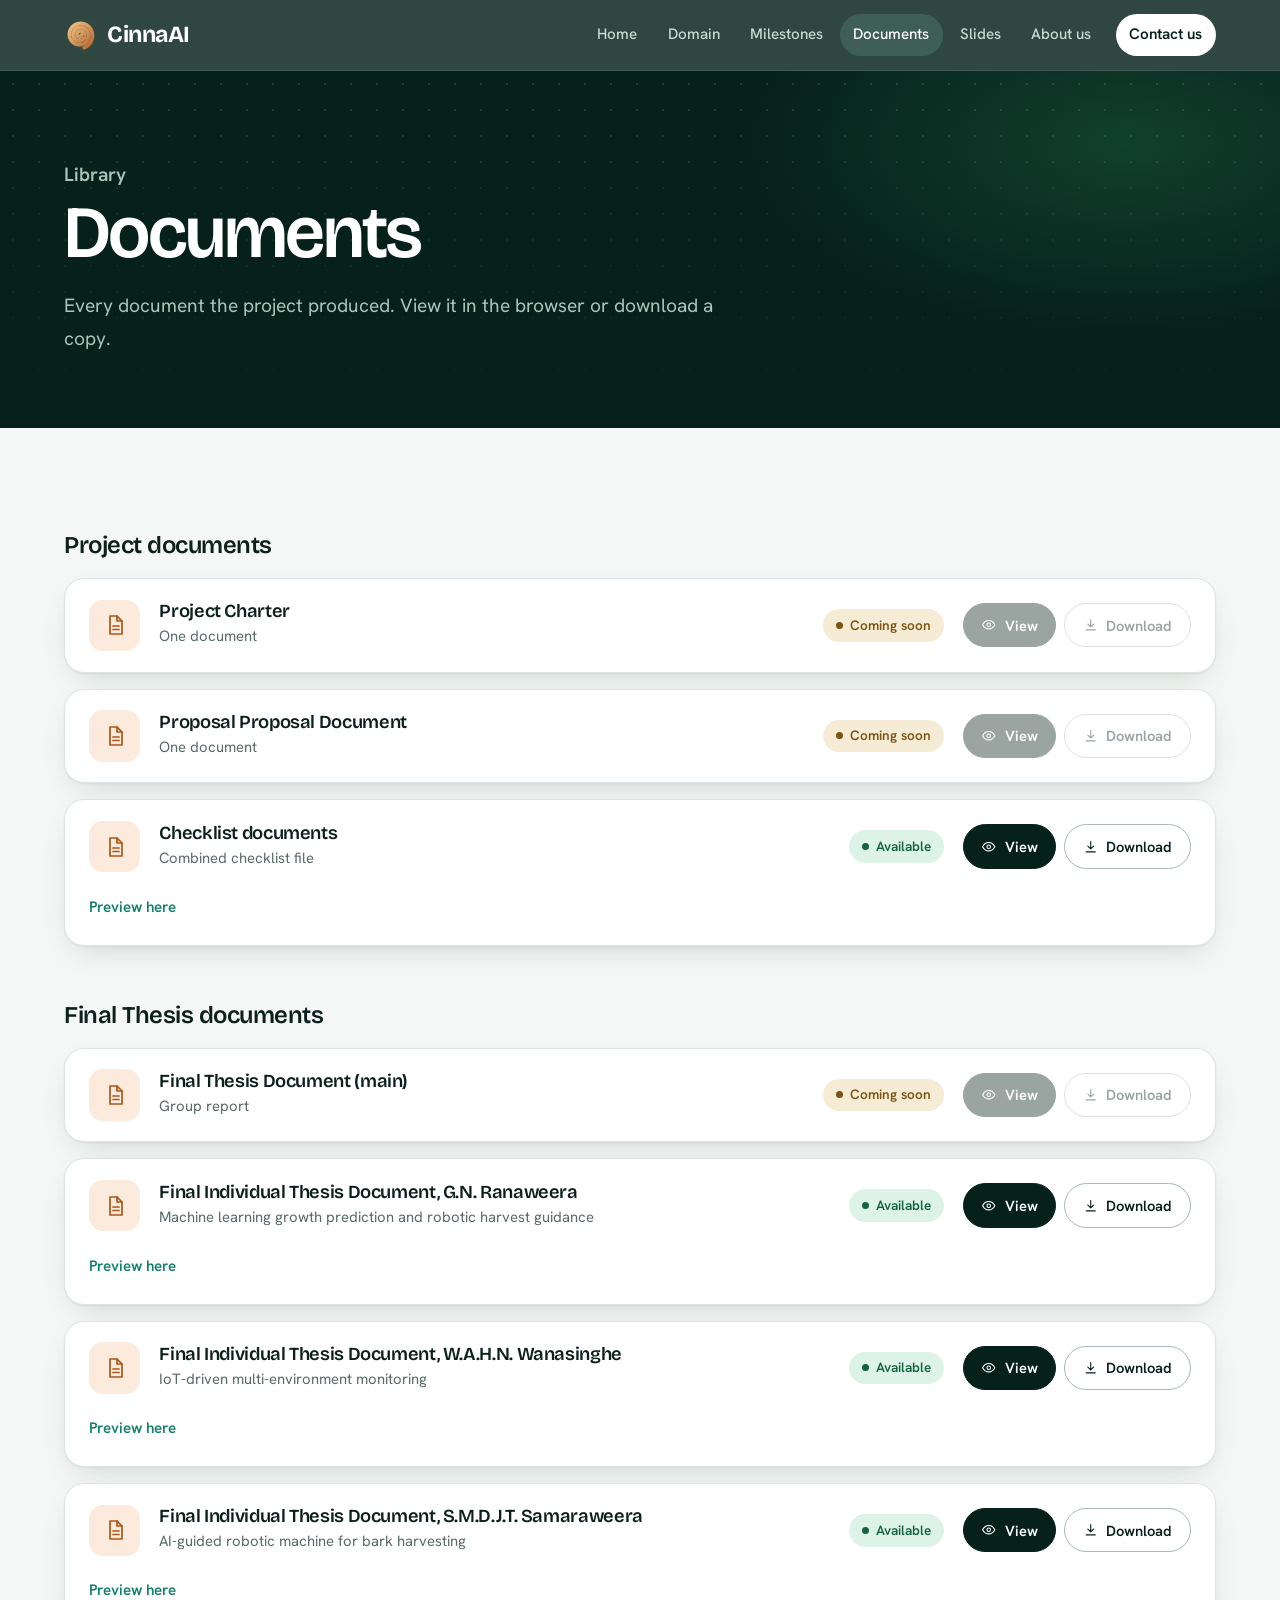
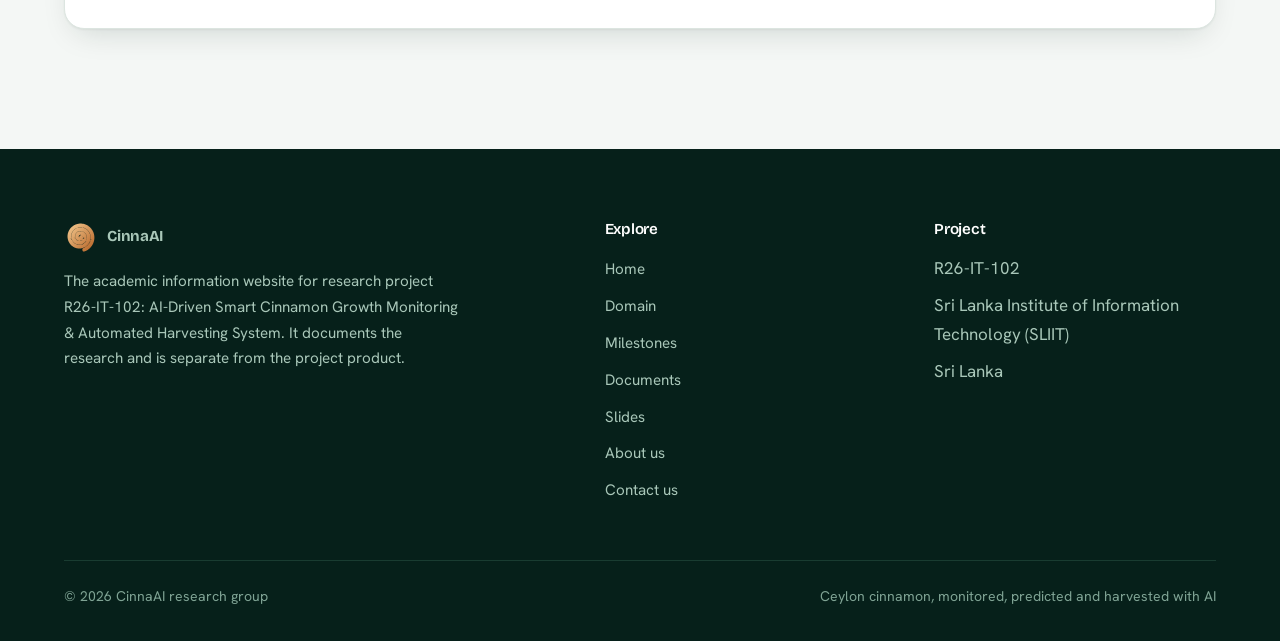
==== documents.html @ df5cfc02 "CinnaAI website" ====
<!DOCTYPE html>
<html lang="en">
<head>
<meta charset="UTF-8">
<meta name="viewport" content="width=device-width, initial-scale=1">
<title>Documents | CinnaAI</title>
<meta name="description" content="CinnaAI: academic information website for research project R26-IT-102, AI-Driven Smart Cinnamon Growth Monitoring &amp; Automated Harvesting System.">
<meta name="theme-color" content="#06201A">
<meta property="og:title" content="CinnaAI | Documents">
<meta property="og:description" content="AI-Driven Smart Cinnamon Growth Monitoring &amp; Automated Harvesting System">
<link rel="icon" href="data:image/svg+xml,%3Csvg xmlns='http://www.w3.org/2000/svg' viewBox='0 0 100 100'%3E%3Crect width='100' height='100' rx='22' fill='%2306201A'/%3E%3Ccircle cx='50' cy='50' r='26' fill='none' stroke='%23C98A4B' stroke-width='11'/%3E%3Ccircle cx='50' cy='50' r='9' fill='%23C98A4B'/%3E%3C/svg%3E">
<link rel="preconnect" href="https://fonts.googleapis.com">
<link rel="preconnect" href="https://fonts.gstatic.com" crossorigin>
<link rel="stylesheet" href="https://fonts.googleapis.com/css2?family=Bricolage+Grotesque:opsz,wght@12..96,500;600;700&family=Hanken+Grotesk:wght@400;500;600&display=swap">
<link rel="stylesheet" href="css/style.css">
</head>
<body>
<a class="skip" href="#main">Skip to content</a>
<header class="site-header">
  <div class="wrap bar">
    <a class="brand" href="index.html" aria-label="CinnaAI home"><svg class="logo-mark" viewBox="0 0 300 300" aria-hidden="true"><defs><linearGradient id="lg" x1="0" y1="0" x2="1" y2="1"><stop offset="0" stop-color="#F0C48A"/><stop offset="1" stop-color="#B8672A"/></linearGradient></defs><path d="M160.0,150.0 L160.4,150.7 L160.7,151.5 L161.0,152.4 L161.2,153.3 L161.3,154.2 L161.3,155.2 L161.3,156.2 L161.2,157.2 L160.9,158.2 L160.6,159.3 L160.2,160.3 L159.7,161.3 L159.1,162.3 L158.4,163.3 L157.7,164.2 L156.8,165.1 L155.8,166.0 L154.8,166.7 L153.6,167.4 L152.4,168.0 L151.2,168.6 L149.8,169.0 L148.4,169.4 L147.0,169.6 L145.5,169.8 L144.0,169.8 L142.4,169.7 L140.8,169.5 L139.3,169.1 L137.7,168.6 L136.1,168.0 L134.6,167.3 L133.1,166.4 L131.7,165.4 L130.3,164.3 L129.0,163.1 L127.7,161.7 L126.5,160.3 L125.5,158.7 L124.5,157.0 L123.7,155.3 L123.0,153.4 L122.4,151.5 L121.9,149.5 L121.6,147.4 L121.5,145.4 L121.5,143.2 L121.7,141.1 L122.0,138.9 L122.5,136.8 L123.2,134.6 L124.0,132.5 L125.0,130.4 L126.2,128.4 L127.5,126.4 L129.0,124.6 L130.6,122.8 L132.4,121.1 L134.3,119.6 L136.4,118.1 L138.6,116.9 L140.9,115.7 L143.3,114.8 L145.8,114.0 L148.4,113.3 L151.0,112.9 L153.7,112.7 L156.4,112.6 L159.2,112.8 L162.0,113.1 L164.7,113.7 L167.5,114.5 L170.2,115.5 L172.9,116.7 L175.4,118.1 L177.9,119.7 L180.3,121.5 L182.6,123.5 L184.8,125.7 L186.8,128.0 L188.6,130.5 L190.3,133.2 L191.8,136.0 L193.1,138.9 L194.2,142.0 L195.1,145.1 L195.7,148.4 L196.1,151.7 L196.3,155.0 L196.2,158.4 L195.9,161.8 L195.3,165.2 L194.5,168.5 L193.4,171.9 L192.1,175.1 L190.5,178.3 L188.7,181.4 L186.6,184.4 L184.3,187.2 L181.8,189.9 L179.1,192.4 L176.2,194.8 L173.1,196.9 L169.8,198.8 L166.4,200.5 L162.8,202.0 L159.2,203.2 L155.4,204.1 L151.5,204.7 L147.5,205.1 L143.5,205.2 L139.5,205.0 L135.5,204.5 L131.5,203.7 L127.5,202.6 L123.6,201.2 L119.8,199.6 L116.1,197.6 L112.5,195.4 L109.0,192.9 L105.8,190.1 L102.7,187.1 L99.8,183.8 L97.1,180.3 L94.7,176.6 L92.6,172.7 L90.7,168.7 L89.1,164.5 L87.8,160.1 L86.9,155.7 L86.2,151.1 L85.9,146.5 L85.9,141.9 L86.2,137.2 L86.9,132.6 L87.9,128.0 L89.3,123.4 L91.0,118.9 L93.0,114.6 L95.4,110.3 L98.1,106.2 L101.0,102.3 L104.3,98.6 L107.9,95.2 L111.7,92.0 L115.7,89.0 L120.0,86.3 L124.5,84.0 L129.2,81.9 L134.1,80.2 L139.1,78.8 L144.2,77.8 L149.3,77.2 L154.6,76.9 L159.9,77.0 L165.2,77.5 L170.5,78.4 L175.7,79.6 L180.8,81.3 L185.9,83.3 L190.8,85.7 L195.5,88.5 L200.1,91.6 L204.5,95.1 L208.6,98.8 L212.4,102.9 L216.0,107.3 L219.2,111.9 L222.2,116.8 L224.7,122.0 L226.9,127.3 L228.8,132.8 L230.2,138.4 L231.3,144.2 L231.9,150.0 L232.1,155.9 L231.8,161.8 L231.2,167.8 L230.1,173.7 L228.6,179.5 L226.6,185.2 L224.3,190.8 L221.5,196.3 L218.3,201.5 L214.8,206.6 L210.8,211.4 L206.5,215.9 L201.9,220.1 L197.0,224.0 L191.7,227.5 L186.2,230.7 L180.5,233.5 L174.5,235.8 L168.4,237.8 L162.1,239.3 L155.7,240.3 L149.2,240.9 L142.6,241.0 L136.1,240.7 L129.5,239.8 L123.0,238.5 L116.6,236.7 L110.2,234.5 L104.1,231.8 L98.1,228.6 L92.4,225.0 L86.8,221.0 L81.6,216.6 L76.7,211.8 L72.1,206.6 L67.9,201.1 L64.1,195.2 L60.7,189.1 L57.7,182.7 L55.2,176.2 L53.2,169.4 L51.7,162.4 L50.6,155.4 L50.1,148.2 L50.0,141.0 L50.5,133.8 L51.6,126.6 L53.1,119.5 L55.2,112.5 L57.7,105.6 L60.8,98.9 L64.4,92.4 L68.4,86.1 L72.9,80.1 L77.8,74.5 L83.2,69.2 L88.9,64.3 L95.0,59.8 L101.4,55.7 L108.1,52.1 L115.1,48.9 L122.4,46.3 L129.8,44.2 L137.4,42.6 L145.1,41.5 L152.9,41.1 L160.8,41.1 L168.6,41.8 L176.4,43.0 L184.2,44.8 L191.8,47.1 L199.3,50.0 L206.5,53.5 L213.5,57.4 L220.3,61.9 L226.7,66.9 L232.7,72.3 L238.4,78.2 L243.7,84.5 L248.5,91.2 L252.8,98.2 L256.7,105.5 L260.0,113.2 L262.7,121.1 L264.9,129.1 L266.5,137.4 L267.5,145.8 L267.9,154.2 L267.7,162.7 L266.9,171.2 L265.5,179.7 L263.5,188.0 L260.8,196.2 L257.6,204.2 L253.8,212.0 L249.4,219.5 L244.5,226.7 L239.0,233.6 L233.1,240.1 L226.7,246.1 L219.8,251.7 L212.5,256.8 L204.9,261.4 L196.9,265.4 L188.6,268.9" fill="none" stroke="url(#lg)" stroke-width="34" stroke-linecap="round" stroke-linejoin="round"/></svg><span>CinnaAI</span></a>
    <input type="checkbox" id="nav-toggle" class="nav-toggle" aria-label="Toggle menu">
    <label for="nav-toggle" class="nav-btn" aria-hidden="true"><span></span><span></span><span></span></label>
    <nav aria-label="Main"><ul><li><a href="index.html">Home</a></li><li><a href="domain.html">Domain</a></li><li><a href="milestones.html">Milestones</a></li><li><a href="documents.html" aria-current="page">Documents</a></li><li><a href="presentations.html">Slides</a></li><li><a href="about.html">About us</a></li><li class="cta"><a href="contact.html">Contact us</a></li></ul></nav>
  </div>
</header>

<main id="main">
<section class="pagehead"><div class="wrap">
  <p class="crumb">Library</p>
  <h1>Documents</h1>
  <p>Every document the project produced. View it in the browser or download a copy.</p>
</div></section>
<section class="section">
  <div class="wrap">
    <h2 class="group-title">Project documents</h2>
    <article class="doc is-pending" id="charter">
  <div class="ico"><svg viewBox="0 0 24 24" fill="none" stroke="currentColor" stroke-width="1.7" stroke-linecap="round" stroke-linejoin="round" aria-hidden="true"><path d="M7 3h7l5 5v13H7z"/><path d="M14 3v5h5"/><path d="M10 13h6M10 16.5h6"/></svg></div>
  <div class="info"><h3>Project Charter</h3><p>One document</p></div>
  <span class="status"></span>
  <div class="actions">
    <a class="btn small" href="assets/documents/proposal.pdf" target="_blank" rel="noopener"><svg viewBox="0 0 24 24" fill="none" stroke="currentColor" stroke-width="1.7" stroke-linecap="round" stroke-linejoin="round" aria-hidden="true"><path d="M2.5 12S6 5.5 12 5.5 21.5 12 21.5 12 18 18.5 12 18.5 2.5 12 2.5 12z"/><circle cx="12" cy="12" r="2.8"/></svg> View</a>
    <a class="btn small outline-dark" href="assets/documents/proposal.pdf" download="project-charter.pdf"><svg viewBox="0 0 24 24" fill="none" stroke="currentColor" stroke-width="1.7" stroke-linecap="round" stroke-linejoin="round" aria-hidden="true"><path d="M12 4v11M7.5 11L12 15.5 16.5 11M5 20h14"/></svg> Download</a>
  </div>
  <details class="preview"><summary></summary><iframe src="assets/documents/proposal.pdf" title="Project Charter preview" loading="lazy"></iframe></details>
</article><article class="doc is-pending" id="proposal">
  <div class="ico"><svg viewBox="0 0 24 24" fill="none" stroke="currentColor" stroke-width="1.7" stroke-linecap="round" stroke-linejoin="round" aria-hidden="true"><path d="M7 3h7l5 5v13H7z"/><path d="M14 3v5h5"/><path d="M10 13h6M10 16.5h6"/></svg></div>
  <div class="info"><h3>Proposal Proposal Document</h3><p>One document</p></div>
  <span class="status"></span>
  <div class="actions">
    <a class="btn small" href="assets/documents/proposal-document.pdf" target="_blank" rel="noopener"><svg viewBox="0 0 24 24" fill="none" stroke="currentColor" stroke-width="1.7" stroke-linecap="round" stroke-linejoin="round" aria-hidden="true"><path d="M2.5 12S6 5.5 12 5.5 21.5 12 21.5 12 18 18.5 12 18.5 2.5 12 2.5 12z"/><circle cx="12" cy="12" r="2.8"/></svg> View</a>
    <a class="btn small outline-dark" href="assets/documents/proposal-document.pdf" download="proposal-document.pdf"><svg viewBox="0 0 24 24" fill="none" stroke="currentColor" stroke-width="1.7" stroke-linecap="round" stroke-linejoin="round" aria-hidden="true"><path d="M12 4v11M7.5 11L12 15.5 16.5 11M5 20h14"/></svg> Download</a>
  </div>
  <details class="preview"><summary></summary><iframe src="assets/documents/proposal-document.pdf" title="Proposal Proposal Document preview" loading="lazy"></iframe></details>
</article><article class="doc is-pending" id="checklist">
  <div class="ico"><svg viewBox="0 0 24 24" fill="none" stroke="currentColor" stroke-width="1.7" stroke-linecap="round" stroke-linejoin="round" aria-hidden="true"><path d="M7 3h7l5 5v13H7z"/><path d="M14 3v5h5"/><path d="M10 13h6M10 16.5h6"/></svg></div>
  <div class="info"><h3>Checklist documents</h3><p>Combined checklist file</p></div>
  <span class="status"></span>
  <div class="actions">
    <a class="btn small" href="assets/documents/checklist.pdf" target="_blank" rel="noopener"><svg viewBox="0 0 24 24" fill="none" stroke="currentColor" stroke-width="1.7" stroke-linecap="round" stroke-linejoin="round" aria-hidden="true"><path d="M2.5 12S6 5.5 12 5.5 21.5 12 21.5 12 18 18.5 12 18.5 2.5 12 2.5 12z"/><circle cx="12" cy="12" r="2.8"/></svg> View</a>
    <a class="btn small outline-dark" href="assets/documents/checklist.pdf" download="checklist.pdf"><svg viewBox="0 0 24 24" fill="none" stroke="currentColor" stroke-width="1.7" stroke-linecap="round" stroke-linejoin="round" aria-hidden="true"><path d="M12 4v11M7.5 11L12 15.5 16.5 11M5 20h14"/></svg> Download</a>
  </div>
  <details class="preview"><summary></summary><iframe src="assets/documents/checklist.pdf" title="Checklist documents preview" loading="lazy"></iframe></details>
</article>
    <h2 class="group-title">Final Thesis documents</h2>
    <article class="doc is-pending" id="final-main">
  <div class="ico"><svg viewBox="0 0 24 24" fill="none" stroke="currentColor" stroke-width="1.7" stroke-linecap="round" stroke-linejoin="round" aria-hidden="true"><path d="M7 3h7l5 5v13H7z"/><path d="M14 3v5h5"/><path d="M10 13h6M10 16.5h6"/></svg></div>
  <div class="info"><h3>Final Thesis Document (main)</h3><p>Group report</p></div>
  <span class="status"></span>
  <div class="actions">
    <a class="btn small" href="assets/documents/final-main.pdf" target="_blank" rel="noopener"><svg viewBox="0 0 24 24" fill="none" stroke="currentColor" stroke-width="1.7" stroke-linecap="round" stroke-linejoin="round" aria-hidden="true"><path d="M2.5 12S6 5.5 12 5.5 21.5 12 21.5 12 18 18.5 12 18.5 2.5 12 2.5 12z"/><circle cx="12" cy="12" r="2.8"/></svg> View</a>
    <a class="btn small outline-dark" href="assets/documents/final-main.pdf" download="final-main.pdf"><svg viewBox="0 0 24 24" fill="none" stroke="currentColor" stroke-width="1.7" stroke-linecap="round" stroke-linejoin="round" aria-hidden="true"><path d="M12 4v11M7.5 11L12 15.5 16.5 11M5 20h14"/></svg> Download</a>
  </div>
  <details class="preview"><summary></summary><iframe src="assets/documents/final-main.pdf" title="Final Thesis Document (main) preview" loading="lazy"></iframe></details>
</article><article class="doc is-pending" id="final-ranaweera">
  <div class="ico"><svg viewBox="0 0 24 24" fill="none" stroke="currentColor" stroke-width="1.7" stroke-linecap="round" stroke-linejoin="round" aria-hidden="true"><path d="M7 3h7l5 5v13H7z"/><path d="M14 3v5h5"/><path d="M10 13h6M10 16.5h6"/></svg></div>
  <div class="info"><h3>Final Individual Thesis Document, G.N. Ranaweera</h3><p>Machine learning growth prediction and robotic harvest guidance</p></div>
  <span class="status"></span>
  <div class="actions">
    <a class="btn small" href="assets/documents/final-ranaweera1.pdf" target="_blank" rel="noopener"><svg viewBox="0 0 24 24" fill="none" stroke="currentColor" stroke-width="1.7" stroke-linecap="round" stroke-linejoin="round" aria-hidden="true"><path d="M2.5 12S6 5.5 12 5.5 21.5 12 21.5 12 18 18.5 12 18.5 2.5 12 2.5 12z"/><circle cx="12" cy="12" r="2.8"/></svg> View</a>
    <a class="btn small outline-dark" href="assets/documents/final-ranaweera1.pdf" download="final-ranaweera1.pdf"><svg viewBox="0 0 24 24" fill="none" stroke="currentColor" stroke-width="1.7" stroke-linecap="round" stroke-linejoin="round" aria-hidden="true"><path d="M12 4v11M7.5 11L12 15.5 16.5 11M5 20h14"/></svg> Download</a>
  </div>
  <details class="preview"><summary></summary><iframe src="assets/documents/final-ranaweera1.pdf" title="Final Individual Thesis Document, G.N. Ranaweera preview" loading="lazy"></iframe></details>
</article><article class="doc is-pending" id="final-wanasinghe">
  <div class="ico"><svg viewBox="0 0 24 24" fill="none" stroke="currentColor" stroke-width="1.7" stroke-linecap="round" stroke-linejoin="round" aria-hidden="true"><path d="M7 3h7l5 5v13H7z"/><path d="M14 3v5h5"/><path d="M10 13h6M10 16.5h6"/></svg></div>
  <div class="info"><h3>Final Individual Thesis Document, W.A.H.N. Wanasinghe</h3><p>IoT-driven multi-environment monitoring</p></div>
  <span class="status"></span>
  <div class="actions">
    <a class="btn small" href="assets/documents/final-wanasinghe1.pdf" target="_blank" rel="noopener"><svg viewBox="0 0 24 24" fill="none" stroke="currentColor" stroke-width="1.7" stroke-linecap="round" stroke-linejoin="round" aria-hidden="true"><path d="M2.5 12S6 5.5 12 5.5 21.5 12 21.5 12 18 18.5 12 18.5 2.5 12 2.5 12z"/><circle cx="12" cy="12" r="2.8"/></svg> View</a>
    <a class="btn small outline-dark" href="assets/documents/final-wanasinghe1.pdf" download="final-wanasinghe1.pdf"><svg viewBox="0 0 24 24" fill="none" stroke="currentColor" stroke-width="1.7" stroke-linecap="round" stroke-linejoin="round" aria-hidden="true"><path d="M12 4v11M7.5 11L12 15.5 16.5 11M5 20h14"/></svg> Download</a>
  </div>
  <details class="preview"><summary></summary><iframe src="assets/documents/final-wanasinghe1.pdf" title="Final Individual Thesis Document, W.A.H.N. Wanasinghe preview" loading="lazy"></iframe></details>
</article><article class="doc is-pending" id="final-samaraweera">
  <div class="ico"><svg viewBox="0 0 24 24" fill="none" stroke="currentColor" stroke-width="1.7" stroke-linecap="round" stroke-linejoin="round" aria-hidden="true"><path d="M7 3h7l5 5v13H7z"/><path d="M14 3v5h5"/><path d="M10 13h6M10 16.5h6"/></svg></div>
  <div class="info"><h3>Final Individual Thesis Document, S.M.D.J.T. Samaraweera</h3><p>AI-guided robotic machine for bark harvesting</p></div>
  <span class="status"></span>
  <div class="actions">
    <a class="btn small" href="assets/documents/final-samaraweera1.pdf" target="_blank" rel="noopener"><svg viewBox="0 0 24 24" fill="none" stroke="currentColor" stroke-width="1.7" stroke-linecap="round" stroke-linejoin="round" aria-hidden="true"><path d="M2.5 12S6 5.5 12 5.5 21.5 12 21.5 12 18 18.5 12 18.5 2.5 12 2.5 12z"/><circle cx="12" cy="12" r="2.8"/></svg> View</a>
    <a class="btn small outline-dark" href="assets/documents/final-samaraweera1.pdf" download="final-samaraweera1.pdf"><svg viewBox="0 0 24 24" fill="none" stroke="currentColor" stroke-width="1.7" stroke-linecap="round" stroke-linejoin="round" aria-hidden="true"><path d="M12 4v11M7.5 11L12 15.5 16.5 11M5 20h14"/></svg> Download</a>
  </div>
  <details class="preview"><summary></summary><iframe src="assets/documents/final-samaraweera1.pdf" title="Final Individual Thesis Document, S.M.D.J.T. Samaraweera preview" loading="lazy"></iframe></details>
</article>
    <!-- HOW TO PUBLISH A DOCUMENT: copy the PDF into assets/documents/ with the exact file name used above and redeploy.
         The small script at the bottom of this page checks the server and switches the card to "Available" automatically.
         (If you open this page straight from your computer without a server, it stays "Coming soon".) -->
  </div>
</section>
<script>
/* Auto-detect: a card turns Available when its PDF exists on the server, otherwise stays Coming soon. */
document.querySelectorAll('.doc').forEach(function(card){
  var a=card.querySelector('a[href$=".pdf"]'); if(!a) return;
  fetch(a.getAttribute('href'),{method:'HEAD',cache:'no-store'}).then(function(r){
    var t=r.headers.get('content-type')||'';
    card.classList.toggle('is-pending', !(r.ok && t.indexOf('html')===-1));
  }).catch(function(){});
});
</script>

</main>
<footer class="site-footer">
  <div class="wrap">
    <div class="foot">
      <div>
        <a class="brand" href="index.html"><svg class="logo-mark" viewBox="0 0 300 300" aria-hidden="true"><defs><linearGradient id="lg2" x1="0" y1="0" x2="1" y2="1"><stop offset="0" stop-color="#F0C48A"/><stop offset="1" stop-color="#B8672A"/></linearGradient></defs><path d="M160.0,150.0 L160.4,150.7 L160.7,151.5 L161.0,152.4 L161.2,153.3 L161.3,154.2 L161.3,155.2 L161.3,156.2 L161.2,157.2 L160.9,158.2 L160.6,159.3 L160.2,160.3 L159.7,161.3 L159.1,162.3 L158.4,163.3 L157.7,164.2 L156.8,165.1 L155.8,166.0 L154.8,166.7 L153.6,167.4 L152.4,168.0 L151.2,168.6 L149.8,169.0 L148.4,169.4 L147.0,169.6 L145.5,169.8 L144.0,169.8 L142.4,169.7 L140.8,169.5 L139.3,169.1 L137.7,168.6 L136.1,168.0 L134.6,167.3 L133.1,166.4 L131.7,165.4 L130.3,164.3 L129.0,163.1 L127.7,161.7 L126.5,160.3 L125.5,158.7 L124.5,157.0 L123.7,155.3 L123.0,153.4 L122.4,151.5 L121.9,149.5 L121.6,147.4 L121.5,145.4 L121.5,143.2 L121.7,141.1 L122.0,138.9 L122.5,136.8 L123.2,134.6 L124.0,132.5 L125.0,130.4 L126.2,128.4 L127.5,126.4 L129.0,124.6 L130.6,122.8 L132.4,121.1 L134.3,119.6 L136.4,118.1 L138.6,116.9 L140.9,115.7 L143.3,114.8 L145.8,114.0 L148.4,113.3 L151.0,112.9 L153.7,112.7 L156.4,112.6 L159.2,112.8 L162.0,113.1 L164.7,113.7 L167.5,114.5 L170.2,115.5 L172.9,116.7 L175.4,118.1 L177.9,119.7 L180.3,121.5 L182.6,123.5 L184.8,125.7 L186.8,128.0 L188.6,130.5 L190.3,133.2 L191.8,136.0 L193.1,138.9 L194.2,142.0 L195.1,145.1 L195.7,148.4 L196.1,151.7 L196.3,155.0 L196.2,158.4 L195.9,161.8 L195.3,165.2 L194.5,168.5 L193.4,171.9 L192.1,175.1 L190.5,178.3 L188.7,181.4 L186.6,184.4 L184.3,187.2 L181.8,189.9 L179.1,192.4 L176.2,194.8 L173.1,196.9 L169.8,198.8 L166.4,200.5 L162.8,202.0 L159.2,203.2 L155.4,204.1 L151.5,204.7 L147.5,205.1 L143.5,205.2 L139.5,205.0 L135.5,204.5 L131.5,203.7 L127.5,202.6 L123.6,201.2 L119.8,199.6 L116.1,197.6 L112.5,195.4 L109.0,192.9 L105.8,190.1 L102.7,187.1 L99.8,183.8 L97.1,180.3 L94.7,176.6 L92.6,172.7 L90.7,168.7 L89.1,164.5 L87.8,160.1 L86.9,155.7 L86.2,151.1 L85.9,146.5 L85.9,141.9 L86.2,137.2 L86.9,132.6 L87.9,128.0 L89.3,123.4 L91.0,118.9 L93.0,114.6 L95.4,110.3 L98.1,106.2 L101.0,102.3 L104.3,98.6 L107.9,95.2 L111.7,92.0 L115.7,89.0 L120.0,86.3 L124.5,84.0 L129.2,81.9 L134.1,80.2 L139.1,78.8 L144.2,77.8 L149.3,77.2 L154.6,76.9 L159.9,77.0 L165.2,77.5 L170.5,78.4 L175.7,79.6 L180.8,81.3 L185.9,83.3 L190.8,85.7 L195.5,88.5 L200.1,91.6 L204.5,95.1 L208.6,98.8 L212.4,102.9 L216.0,107.3 L219.2,111.9 L222.2,116.8 L224.7,122.0 L226.9,127.3 L228.8,132.8 L230.2,138.4 L231.3,144.2 L231.9,150.0 L232.1,155.9 L231.8,161.8 L231.2,167.8 L230.1,173.7 L228.6,179.5 L226.6,185.2 L224.3,190.8 L221.5,196.3 L218.3,201.5 L214.8,206.6 L210.8,211.4 L206.5,215.9 L201.9,220.1 L197.0,224.0 L191.7,227.5 L186.2,230.7 L180.5,233.5 L174.5,235.8 L168.4,237.8 L162.1,239.3 L155.7,240.3 L149.2,240.9 L142.6,241.0 L136.1,240.7 L129.5,239.8 L123.0,238.5 L116.6,236.7 L110.2,234.5 L104.1,231.8 L98.1,228.6 L92.4,225.0 L86.8,221.0 L81.6,216.6 L76.7,211.8 L72.1,206.6 L67.9,201.1 L64.1,195.2 L60.7,189.1 L57.7,182.7 L55.2,176.2 L53.2,169.4 L51.7,162.4 L50.6,155.4 L50.1,148.2 L50.0,141.0 L50.5,133.8 L51.6,126.6 L53.1,119.5 L55.2,112.5 L57.7,105.6 L60.8,98.9 L64.4,92.4 L68.4,86.1 L72.9,80.1 L77.8,74.5 L83.2,69.2 L88.9,64.3 L95.0,59.8 L101.4,55.7 L108.1,52.1 L115.1,48.9 L122.4,46.3 L129.8,44.2 L137.4,42.6 L145.1,41.5 L152.9,41.1 L160.8,41.1 L168.6,41.8 L176.4,43.0 L184.2,44.8 L191.8,47.1 L199.3,50.0 L206.5,53.5 L213.5,57.4 L220.3,61.9 L226.7,66.9 L232.7,72.3 L238.4,78.2 L243.7,84.5 L248.5,91.2 L252.8,98.2 L256.7,105.5 L260.0,113.2 L262.7,121.1 L264.9,129.1 L266.5,137.4 L267.5,145.8 L267.9,154.2 L267.7,162.7 L266.9,171.2 L265.5,179.7 L263.5,188.0 L260.8,196.2 L257.6,204.2 L253.8,212.0 L249.4,219.5 L244.5,226.7 L239.0,233.6 L233.1,240.1 L226.7,246.1 L219.8,251.7 L212.5,256.8 L204.9,261.4 L196.9,265.4 L188.6,268.9" fill="none" stroke="url(#lg2)" stroke-width="34" stroke-linecap="round" stroke-linejoin="round"/></svg><span>CinnaAI</span></a>
        <p>The academic information website for research project R26-IT-102: AI-Driven Smart Cinnamon Growth Monitoring &amp; Automated Harvesting System. It documents the research and is separate from the project product.</p>
      </div>
      <div><h4>Explore</h4><ul><li><a href="index.html">Home</a></li><li><a href="domain.html">Domain</a></li><li><a href="milestones.html">Milestones</a></li><li><a href="documents.html">Documents</a></li><li><a href="presentations.html">Slides</a></li><li><a href="about.html">About us</a></li><li><a href="contact.html">Contact us</a></li></ul></div>
      <div><h4>Project</h4><ul><li>R26-IT-102</li><li>Sri Lanka Institute of Information Technology (SLIIT)</li><li>Sri Lanka</li></ul></div>
    </div>
    <div class="legal"><span>&copy; 2026 CinnaAI research group</span><span>Ceylon cinnamon, monitored, predicted and harvested with AI</span></div>
  </div>
</footer>
</body>
</html>
---- css/style.css ----
/* CinnaAI - premium academic project site. Plain CSS (fonts from Google Fonts, with system fallbacks). */
:root{
  --deep:#06201A; --deep2:#0C3027; --deep3:#134438;
  --ink:#0D211C; --paper:#F4F7F5; --card:#FFFFFF; --line:#DCE5E0; --muted:#586B64;
  --mint:#8FE0BE; --teal:#13806B; --amber:#A8581A; --amber-l:#E0A15C;
  --ok:#1E8E5A; --warn:#B7791F; --risk:#B4452F;
  --spectrum:linear-gradient(90deg,#7A3E18,#C98A2E,#C9D84A,#3DBE7A,#14A39A);
  --display:"Bricolage Grotesque","Segoe UI",system-ui,-apple-system,Arial,sans-serif;
  --text:"Hanken Grotesk","Segoe UI",system-ui,-apple-system,Arial,sans-serif;
  --shadow:0 1px 2px rgba(6,32,26,.05),0 12px 32px -12px rgba(6,32,26,.18);
}
*{box-sizing:border-box}
html{scroll-behavior:smooth;scroll-padding-top:6rem}
body{margin:0;font-family:var(--text);color:var(--ink);background:var(--paper);line-height:1.7;font-size:1.0625rem;-webkit-font-smoothing:antialiased}
a{color:var(--teal);text-underline-offset:3px}
a:hover{color:var(--amber)}
:focus-visible{outline:3px solid var(--amber-l);outline-offset:3px;border-radius:4px}
img,svg{max-width:100%}
h1,h2,h3,h4{font-family:var(--display);color:var(--ink);line-height:1.12;letter-spacing:-.02em;font-weight:600;margin:0}
p{margin:0 0 1rem}
.wrap{width:min(1200px,90%);margin-inline:auto}
.skip{position:absolute;left:-999px;top:0;background:#fff;padding:.6rem 1rem;z-index:100;border-radius:0 0 8px 0}
.skip:focus{left:0}

/* ---------- header ---------- */
.site-header{position:sticky;top:0;z-index:60;background:rgba(6,32,26,.82);backdrop-filter:saturate(1.4) blur(14px);-webkit-backdrop-filter:saturate(1.4) blur(14px);border-bottom:1px solid rgba(143,224,190,.14)}
.bar{display:flex;align-items:center;justify-content:space-between;gap:1.5rem;min-height:4.4rem}
.brand{display:flex;align-items:center;gap:.7rem;color:#fff;text-decoration:none;font-family:var(--display);font-size:1.45rem;font-weight:700;letter-spacing:-.02em}
.brand:hover{color:#fff}
.logo-mark{width:2rem;height:2rem}
nav ul{display:flex;align-items:center;gap:.2rem;list-style:none;margin:0;padding:0}
nav a{display:block;color:#C5DDD1;text-decoration:none;padding:.5rem .85rem;border-radius:999px;font-size:.95rem;font-weight:500;transition:background .2s,color .2s}
nav a:hover{background:rgba(143,224,190,.12);color:#fff}
nav a[aria-current="page"]{background:rgba(143,224,190,.16);color:#fff}
nav li.cta a{background:#fff;color:var(--deep);margin-left:.5rem;font-weight:600}
nav li.cta a:hover{background:var(--mint);color:var(--deep)}
.nav-toggle{position:absolute;opacity:0;pointer-events:none}
.nav-btn{display:none;cursor:pointer;padding:.6rem}
.nav-btn span{display:block;width:24px;height:2px;background:#fff;margin:6px 0;border-radius:2px}
.nav-toggle:focus-visible + .nav-btn{outline:3px solid var(--amber-l);border-radius:6px}

/* ---------- buttons ---------- */
.btn{display:inline-flex;align-items:center;gap:.5rem;background:var(--deep);color:#fff;text-decoration:none;padding:.85rem 1.5rem;border-radius:999px;font-weight:600;font-size:1rem;border:1.5px solid var(--deep);cursor:pointer;font-family:inherit;transition:background .2s,color .2s,border-color .2s,transform .2s}
.btn:hover{background:var(--deep3);border-color:var(--deep3);color:#fff;transform:translateY(-1px)}
.btn.light{background:#fff;color:var(--deep);border-color:#fff}
.btn.light:hover{background:var(--mint);border-color:var(--mint);color:var(--deep)}
.btn.outline{background:transparent;color:#fff;border-color:rgba(255,255,255,.4)}
.btn.outline:hover{background:rgba(255,255,255,.1);border-color:#fff;color:#fff}
.btn.outline-dark{background:transparent;color:var(--deep);border-color:#A9BAB2}
.btn.outline-dark:hover{background:var(--deep);color:#fff;border-color:var(--deep)}
.btn.small{padding:.55rem 1.1rem;font-size:.92rem}
.btn svg{width:1.05em;height:1.05em}

/* ---------- hero ---------- */
.hero{position:relative;overflow:hidden;color:#fff;padding:6.5rem 0 9rem;
  background:
   radial-gradient(60% 70% at 82% 38%,rgba(61,190,122,.22) 0,transparent 60%),
   radial-gradient(45% 55% at 10% 100%,rgba(201,138,46,.16) 0,transparent 60%),
   var(--deep)}
.hero::before{content:"";position:absolute;inset:0;background-image:radial-gradient(rgba(143,224,190,.18) 1px,transparent 1.2px);background-size:26px 26px;mask-image:linear-gradient(180deg,#000 0,transparent 85%);-webkit-mask-image:linear-gradient(180deg,#000 0,transparent 85%);pointer-events:none}
.hero-grid{position:relative;display:grid;grid-template-columns:1.1fr .9fr;gap:4rem;align-items:center}
.hero-kicker{display:inline-flex;align-items:center;gap:.6rem;color:var(--mint);font-weight:600;font-size:.95rem;border:1px solid rgba(143,224,190,.3);border-radius:999px;padding:.35rem .9rem;margin:0 0 1.6rem;background:rgba(143,224,190,.07)}
.hero-kicker i{width:8px;height:8px;border-radius:50%;background:var(--mint);box-shadow:0 0 0 4px rgba(143,224,190,.2)}
.hero h1{color:#fff;font-size:clamp(3.8rem,9.5vw,7.4rem);line-height:.95;letter-spacing:-.045em;font-weight:700;margin:0 0 1.4rem}
.hero-title{font-family:var(--display);font-weight:500;font-size:clamp(1.15rem,2vw,1.45rem);line-height:1.35;color:#CFE6DA;letter-spacing:-.01em;margin:0 0 1.4rem;max-width:30em}
.hero-lead{color:#A9C7B9;max-width:36em;font-size:1.1rem;margin:0 0 2.2rem}
.hero-actions{display:flex;gap:.8rem;flex-wrap:wrap;margin:0}
.hero-art{position:relative;display:grid;place-items:center}
.quill{width:100%;max-width:420px;display:block;filter:drop-shadow(0 30px 50px rgba(0,0,0,.45))}
.readout{position:absolute;left:-2%;bottom:2%;background:rgba(12,48,39,.78);border:1px solid rgba(143,224,190,.25);backdrop-filter:blur(10px);-webkit-backdrop-filter:blur(10px);border-radius:16px;padding:.9rem 1.1rem;box-shadow:0 20px 40px -16px rgba(0,0,0,.6);min-width:220px}
.readout b{display:block;font-family:var(--display);font-size:.85rem;font-weight:600;color:#9CC3B2;margin-bottom:.55rem;letter-spacing:0}
.readout ul{list-style:none;margin:0;padding:0;display:flex;flex-direction:column;gap:.35rem}
.readout li{display:flex;align-items:center;gap:.6rem;font-size:.95rem;color:#fff;font-weight:500}
.readout li::before{content:"";width:9px;height:9px;border-radius:50%;background:var(--ok);box-shadow:0 0 0 3px rgba(30,142,90,.25)}
.readout li:nth-child(2)::before{background:#E0A13B;box-shadow:0 0 0 3px rgba(224,161,59,.25)}
.readout li:nth-child(3)::before{background:#E5694F;box-shadow:0 0 0 3px rgba(229,105,79,.25)}
.spectrum{height:6px;border-radius:99px;background:var(--spectrum);max-width:420px;width:100%;margin-top:1.6rem}
.spec-cap{display:flex;justify-content:space-between;max-width:420px;width:100%;font-size:.8rem;color:#8FB3A1;margin-top:.4rem}

/* spec strip overlapping hero */
.spec{position:relative;margin-top:-4.2rem;z-index:5}
.spec dl{display:grid;grid-template-columns:repeat(4,1fr);margin:0;background:var(--card);border-radius:20px;box-shadow:var(--shadow);border:1px solid var(--line);overflow:hidden}
.spec div{padding:1.5rem 1.6rem;border-right:1px solid var(--line)}
.spec div:last-child{border-right:0}
.spec dt{font-size:.85rem;color:var(--muted);font-weight:500;margin-bottom:.2rem}
.spec dd{margin:0;font-family:var(--display);font-size:1.25rem;font-weight:600;letter-spacing:-.01em}

/* ---------- sections ---------- */
.section{padding:6.5rem 0}
.section.tight{padding:4.5rem 0}
.section.white{background:#fff}
.section.dark{background:var(--deep);color:#fff;position:relative;overflow:hidden}
.section.dark h2,.section.dark h3{color:#fff}
.section.dark p{color:#A9C7B9}
.section-head{max-width:46rem;margin-bottom:3.2rem}
.section-head h2{font-size:clamp(2rem,3.8vw,3.1rem);margin-bottom:1rem}
.section-head p{font-size:1.15rem;color:var(--muted);margin:0}
.dark .section-head p{color:#A9C7B9}
.split{display:grid;grid-template-columns:.9fr 1.1fr;gap:5rem;align-items:start}
.split h2{font-size:clamp(2rem,3.8vw,3.1rem)}
.lead{font-size:1.3rem;line-height:1.55;color:#22403A;font-weight:500}
.muted{color:var(--muted)}

/* pipeline */
.pipeline{list-style:none;margin:0;padding:0;display:grid;grid-template-columns:repeat(4,1fr);gap:1.4rem;counter-reset:step}
.pipeline li{position:relative;counter-increment:step;background:rgba(255,255,255,.04);border:1px solid rgba(143,224,190,.18);border-radius:20px;padding:1.8rem 1.6rem 1.7rem}
.pipeline li::after{content:"";position:absolute;top:3.1rem;right:-1.4rem;width:1.4rem;height:2px;background:linear-gradient(90deg,rgba(143,224,190,.5),rgba(143,224,190,.1))}
.pipeline li:last-child::after{display:none}
.pipeline .ic{width:3rem;height:3rem;border-radius:14px;display:grid;place-items:center;background:rgba(143,224,190,.12);color:var(--mint);margin-bottom:1.3rem}
.pipeline .ic svg{width:1.5rem;height:1.5rem}
.pipeline .step{position:absolute;top:1.6rem;right:1.6rem;font-family:var(--display);font-size:1rem;color:#6F9A88}
.pipeline .step::before{content:"0" counter(step)}
.pipeline h3{font-size:1.3rem;margin-bottom:.6rem}
.pipeline p{font-size:.98rem;margin:0}

/* team cards */
.team{display:grid;grid-template-columns:repeat(3,1fr);gap:1.6rem}
.person{background:var(--card);border:1px solid var(--line);border-radius:22px;padding:1.6rem;box-shadow:var(--shadow);display:flex;flex-direction:column;gap:1.2rem;transition:transform .25s,box-shadow .25s}
.person:hover{transform:translateY(-4px)}
.person img{display:block;width:152px;height:152px;object-fit:cover;border-radius:18px;background:var(--paper);box-shadow:0 0 0 1px var(--line),0 10px 24px -10px rgba(6,32,26,.4)}
.person h3{font-size:1.35rem;margin-bottom:.25rem}
.person .id{display:inline-block;font-size:.82rem;font-weight:600;color:var(--teal);background:#E5F3EE;border-radius:999px;padding:.15rem .7rem;margin-bottom:.8rem}
.person .part{font-size:.98rem;color:#33514A;margin:0 0 .8rem}
.person .meta{font-size:.9rem;color:var(--muted);margin:0;border-top:1px solid var(--line);padding-top:.8rem}
.supers{display:grid;grid-template-columns:repeat(2,1fr);gap:1.6rem;max-width:820px}
.super{display:flex;gap:1.3rem;align-items:center;background:var(--card);border:1px solid var(--line);border-radius:22px;padding:1.2rem;box-shadow:var(--shadow)}
.super img{width:104px;height:104px;object-fit:cover;border-radius:16px;flex:none;box-shadow:0 0 0 1px var(--line)}
.super h3{font-size:1.15rem;margin-bottom:.2rem}
.super p{margin:0;color:var(--amber);font-weight:600;font-size:.95rem}

/* chips */
.chips{display:flex;flex-wrap:wrap;gap:.7rem}
.chips span{background:#fff;border:1px solid var(--line);border-radius:999px;padding:.55rem 1.1rem;font-weight:500;font-size:.98rem}

/* CTA band */
.cta-band{background:var(--deep);border-radius:28px;padding:4rem;color:#fff;display:flex;justify-content:space-between;align-items:center;gap:2rem;position:relative;overflow:hidden;
  background-image:radial-gradient(50% 120% at 100% 0,rgba(61,190,122,.28),transparent 60%)}
.cta-band h2{color:#fff;font-size:clamp(1.8rem,3vw,2.5rem);margin-bottom:.6rem;max-width:20em}
.cta-band p{color:#A9C7B9;margin:0;max-width:34em}

/* ---------- page head ---------- */
.pagehead{position:relative;overflow:hidden;color:#fff;padding:5.5rem 0 4.5rem;
  background:radial-gradient(50% 90% at 88% 20%,rgba(61,190,122,.2),transparent 60%),var(--deep)}
.pagehead::before{content:"";position:absolute;inset:0;background-image:radial-gradient(rgba(143,224,190,.16) 1px,transparent 1.2px);background-size:26px 26px;mask-image:linear-gradient(180deg,#000,transparent);-webkit-mask-image:linear-gradient(180deg,#000,transparent);pointer-events:none}
.pagehead .wrap{position:relative}
.crumb{font-size:.92rem;color:var(--mint);font-weight:600;margin:0 0 1rem}
.pagehead h1{color:#fff;font-size:clamp(2.6rem,6vw,4.6rem);letter-spacing:-.035em;margin-bottom:1rem}
.pagehead p{color:#A9C7B9;font-size:1.2rem;max-width:36em;margin:0}

/* ---------- domain layout ---------- */
.layout{display:grid;grid-template-columns:230px 1fr;gap:4.5rem;align-items:start}
.toc{position:sticky;top:6.5rem}
.toc b{display:block;font-family:var(--display);font-size:.9rem;color:var(--muted);margin-bottom:.8rem;font-weight:600}
.toc ul{list-style:none;margin:0;padding:0;border-left:2px solid var(--line)}
.toc a{display:block;padding:.45rem 0 .45rem 1rem;margin-left:-2px;border-left:2px solid transparent;color:#41564F;text-decoration:none;font-size:.97rem;font-weight:500}
.toc a:hover{color:var(--teal);border-left-color:var(--teal)}
.block{padding:0 0 4.5rem;margin-bottom:4.5rem;border-bottom:1px solid var(--line)}
.block:last-child{border-bottom:0;margin-bottom:0;padding-bottom:0}
.block h2{font-size:clamp(1.9rem,3vw,2.6rem);margin-bottom:1.4rem}
.block h3{font-size:1.2rem;margin:2rem 0 .7rem}
.block ul{padding-left:1.25rem;margin:.4rem 0 1rem}
.block li{margin:.4rem 0}
.block li::marker{color:var(--amber)}
.soon{border:1.5px dashed #B9C9C1;border-radius:18px;padding:1.6rem 1.8rem;background:#fff;color:var(--muted)}
.soon strong{display:block;color:var(--ink);font-family:var(--display);font-size:1.1rem;margin-bottom:.3rem}
.soon p{margin:0}
.gapcard{background:var(--deep);color:#fff;border-radius:22px;padding:2rem 2.2rem;margin:1.6rem 0}
.gapcard b{display:block;color:var(--mint);font-size:.92rem;margin-bottom:.5rem}
.gapcard p{margin:0;font-family:var(--display);font-size:1.45rem;line-height:1.3;letter-spacing:-.015em}
.two{display:grid;grid-template-columns:1fr 1fr;gap:1.2rem}
.panel{background:var(--card);border:1px solid var(--line);border-radius:18px;padding:1.4rem 1.6rem}
.panel h3,.panel h4{margin:0 0 .6rem;font-size:1.05rem}
.panel ul{margin:0;padding-left:1.1rem}
.comp{background:var(--card);border:1px solid var(--line);border-radius:22px;box-shadow:var(--shadow);margin:1.4rem 0;overflow:hidden}
.comp>header{padding:1.6rem 1.8rem;border-bottom:1px solid var(--line);position:relative}
.comp>header::before{content:"";position:absolute;left:0;top:0;bottom:0;width:6px;background:var(--c,var(--teal))}
.comp>header h3{margin:0 0 .3rem;font-size:1.35rem}
.comp>header span{color:var(--muted);font-size:.95rem;font-weight:500}
.comp .grid{display:grid;grid-template-columns:1fr 1fr;gap:0}
.comp .cell{padding:1.4rem 1.8rem;border-right:1px solid var(--line);border-bottom:1px solid var(--line)}
.comp .cell:nth-child(2n){border-right:0}
.comp .cell:nth-last-child(-n+2){border-bottom:0}
.comp h4{font-size:.95rem;color:var(--amber);margin:0 0 .5rem}
.comp ul{margin:0;padding-left:1.1rem}
.comp li{margin:.3rem 0;font-size:.98rem}

/* ---------- tables ---------- */
.tablewrap{overflow-x:auto;border:1px solid var(--line);border-radius:18px;background:#fff;box-shadow:var(--shadow)}
table{width:100%;border-collapse:collapse}
th,td{text-align:left;padding:1rem 1.3rem;border-bottom:1px solid var(--line);vertical-align:top;font-size:.98rem}
thead th{background:var(--deep);color:#fff;font-weight:600;font-family:var(--display);font-size:.95rem;border-bottom:0}
tbody th{font-weight:600;color:var(--ink)}
tbody tr:last-child th,tbody tr:last-child td{border-bottom:0}
tbody tr:hover{background:#F4F9F6}

/* ---------- milestones ---------- */
.dropdown{position:relative;max-width:420px;margin-bottom:3rem}
.dropdown summary{list-style:none;cursor:pointer;background:#fff;border:1.5px solid #A9BAB2;border-radius:14px;padding:.9rem 1.2rem;font-weight:600;display:flex;justify-content:space-between;align-items:center}
.dropdown summary:hover{border-color:var(--teal)}
.dropdown summary::-webkit-details-marker{display:none}
.dropdown summary::after{content:"";width:.55rem;height:.55rem;border-right:2px solid var(--ink);border-bottom:2px solid var(--ink);transform:rotate(45deg) translateY(-2px);transition:transform .2s}
.dropdown[open] summary::after{transform:rotate(225deg) translateY(-2px)}
.dropdown ul{list-style:none;margin:.4rem 0 0;padding:.4rem;position:absolute;left:0;right:0;background:#fff;border:1px solid var(--line);border-radius:14px;box-shadow:0 24px 48px -16px rgba(6,32,26,.3);z-index:5}
.dropdown li a{display:block;padding:.65rem .9rem;color:var(--ink);text-decoration:none;border-radius:10px;font-weight:500}
.dropdown li a:hover{background:#E9F4EF;color:var(--teal)}
.timeline{position:relative;list-style:none;margin:0;padding:0 0 0 2.2rem}
.timeline::before{content:"";position:absolute;left:.55rem;top:.6rem;bottom:.6rem;width:2px;background:linear-gradient(180deg,var(--teal),var(--amber-l))}
.ms{position:relative;margin-bottom:1.4rem;background:var(--card);border:1px solid var(--line);border-radius:20px;padding:1.6rem 1.8rem;box-shadow:var(--shadow)}
.ms::before{content:"";position:absolute;left:-2.05rem;top:2rem;width:14px;height:14px;border-radius:50%;background:#fff;border:3px solid var(--teal)}
.ms:target{border-color:var(--teal);box-shadow:0 0 0 4px rgba(19,128,107,.15),var(--shadow)}
.ms h3{font-size:1.3rem;margin-bottom:.4rem}
.ms p{color:#41564F;margin-bottom:1rem}
.ms dl{display:flex;gap:.7rem;flex-wrap:wrap;margin:0}
.ms dl div{background:var(--paper);border:1px solid var(--line);border-radius:12px;padding:.5rem .9rem}
.ms dt{font-size:.78rem;color:var(--muted);font-weight:500}
.ms dd{margin:0;font-weight:600;font-size:.95rem}
.months{display:grid;grid-template-columns:repeat(4,1fr);gap:1rem}
.month{background:var(--card);border:1px solid var(--line);border-radius:18px;padding:1.2rem 1.3rem}
.month b{display:block;font-family:var(--display);font-size:.85rem;color:var(--amber);margin-bottom:.4rem}
.month h4{font-size:1.02rem;margin-bottom:.3rem}
.month p{margin:0;font-size:.9rem;color:var(--muted);line-height:1.5}

/* ---------- documents + slides ---------- */
.group-title{font-size:1.5rem;margin:3.5rem 0 1.2rem}
.group-title:first-of-type{margin-top:0}
.doc{background:var(--card);border:1px solid var(--line);border-radius:20px;padding:1.3rem 1.5rem;margin-bottom:1rem;box-shadow:var(--shadow);display:grid;grid-template-columns:auto 1fr auto auto;gap:1.2rem;align-items:center}
.doc .ico{width:3.2rem;height:3.2rem;border-radius:14px;background:#FCEBDC;color:var(--amber);display:grid;place-items:center}
.doc .ico svg{width:1.5rem;height:1.5rem}
.doc h3{font-size:1.15rem;margin-bottom:.15rem}
.doc .info p{margin:0;color:var(--muted);font-size:.93rem}
.status{display:inline-flex;align-items:center;gap:.45rem;font-size:.85rem;font-weight:600;padding:.3rem .8rem;border-radius:999px;background:#DDF3E8;color:#14633F;white-space:nowrap}
.status::before{content:"Available"}
.status::after{content:"";order:-1;width:7px;height:7px;border-radius:50%;background:currentColor}
.is-pending .status{background:#F6EBD4;color:#7A5410}
.is-pending .status::before{content:"Coming soon"}
.actions{display:flex;gap:.5rem}
.is-pending .actions{opacity:.4;pointer-events:none}
.doc .preview{grid-column:1/-1}
.preview summary{cursor:pointer;font-weight:600;font-size:.95rem;color:var(--teal);list-style:none;padding:.2rem 0}
.preview summary::-webkit-details-marker{display:none}
.preview summary::before{content:"Preview here";}
.preview[open] summary::before{content:"Hide preview"}
.preview iframe{width:100%;height:640px;border:1px solid var(--line);border-radius:14px;margin-top:.8rem;background:#EEF2F0}
.is-pending .preview{display:none}

/* ---------- contact ---------- */
.contact-grid{display:grid;grid-template-columns:.85fr 1.15fr;gap:3rem;align-items:start}
.cinfo{display:grid;gap:1rem}
.cbox{background:var(--card);border:1px solid var(--line);border-radius:18px;padding:1.2rem 1.4rem;display:flex;gap:1rem;align-items:center;box-shadow:var(--shadow)}
.cbox .ic{width:2.8rem;height:2.8rem;border-radius:12px;background:#E5F3EE;color:var(--teal);display:grid;place-items:center;flex:none}
.cbox .ic svg{width:1.3rem;height:1.3rem}
.cbox small{display:block;color:var(--muted);font-size:.82rem;font-weight:500}
.cbox span{font-weight:600}
.formcard{background:var(--card);border:1px solid var(--line);border-radius:24px;padding:2.2rem;box-shadow:var(--shadow)}
.formcard h2{font-size:1.7rem;margin-bottom:.4rem}
.template{background:var(--paper);border:1px solid var(--line);border-radius:14px;padding:1.1rem 1.3rem;white-space:pre-wrap;font-family:var(--text);font-size:.95rem;color:#33514A;margin:1.2rem 0 1.8rem}
.mailform label{display:block;font-weight:600;font-size:.93rem;margin-bottom:1rem}
.mailform input,.mailform textarea{display:block;width:100%;margin-top:.35rem;padding:.8rem 1rem;border:1.5px solid #C2D0C9;border-radius:12px;font:inherit;background:#fff;color:var(--ink);transition:border-color .2s,box-shadow .2s}
.mailform input:focus,.mailform textarea:focus{outline:0;border-color:var(--teal);box-shadow:0 0 0 4px rgba(19,128,107,.15)}

/* ---------- footer ---------- */
.site-footer{background:var(--deep);color:#A9C7B9;padding:4.5rem 0 2rem;margin-top:0}
.foot{display:grid;grid-template-columns:1.4fr .8fr .8fr;gap:3rem}
.foot .brand{margin-bottom:1rem}
.foot p{font-size:.95rem;max-width:26em}
.foot h4{color:#fff;font-size:.95rem;margin-bottom:1rem}
.foot ul{list-style:none;margin:0;padding:0}
.foot li{margin:.5rem 0}
.foot a{color:#A9C7B9;text-decoration:none;font-size:.95rem}
.foot a:hover{color:#fff}
.legal{border-top:1px solid rgba(143,224,190,.14);margin-top:3rem;padding-top:1.5rem;font-size:.88rem;color:#7FA394;display:flex;justify-content:space-between;gap:1rem;flex-wrap:wrap}

/* ---------- responsive ---------- */
@media (max-width:1000px){
  .hero-grid,.split,.layout,.contact-grid{grid-template-columns:1fr}
  .hero{padding:4.5rem 0 8rem}
  .readout{left:0}
  .spec dl{grid-template-columns:1fr 1fr}
  .spec div:nth-child(2){border-right:0}
  .spec div:nth-child(-n+2){border-bottom:1px solid var(--line)}
  .pipeline{grid-template-columns:1fr 1fr}
  .pipeline li::after{display:none}
  .team{grid-template-columns:1fr 1fr}
  .months{grid-template-columns:1fr 1fr}
  .toc{position:static}
  .toc ul{display:flex;flex-wrap:wrap;gap:.4rem;border:0}
  .toc a{border:1px solid var(--line);border-radius:999px;padding:.35rem .9rem;margin:0;background:#fff}
  .foot{grid-template-columns:1fr 1fr}
  .cta-band{flex-direction:column;align-items:flex-start;padding:2.6rem}
  .nav-btn{display:block}
  nav{position:absolute;top:100%;left:0;right:0;background:rgba(6,32,26,.98);display:none;border-bottom:1px solid rgba(143,224,190,.14)}
  nav ul{flex-direction:column;align-items:stretch;padding:.8rem 5%}
  nav li.cta a{margin:.4rem 0 0;text-align:center}
  .nav-toggle:checked ~ nav{display:block}
}
@media (max-width:680px){
  .section{padding:4.5rem 0}
  .pipeline,.team,.supers,.two,.months,.foot,.comp .grid{grid-template-columns:1fr}
  .comp .cell{border-right:0;border-bottom:1px solid var(--line)!important}
  .comp .cell:last-child{border-bottom:0!important}
  .spec dl{grid-template-columns:1fr}
  .spec div{border-right:0!important;border-bottom:1px solid var(--line)}
  .spec div:last-child{border-bottom:0}
  .doc{grid-template-columns:auto 1fr;}
  .doc .status{grid-column:2}
  .doc .actions{grid-column:1/-1}
  .preview iframe{height:460px}
  .readout{position:relative;left:auto;bottom:auto;margin-top:1rem}
  .formcard{padding:1.5rem}
}
@media (prefers-reduced-motion:reduce){
  html{scroll-behavior:auto}
  *{transition:none!important}
}
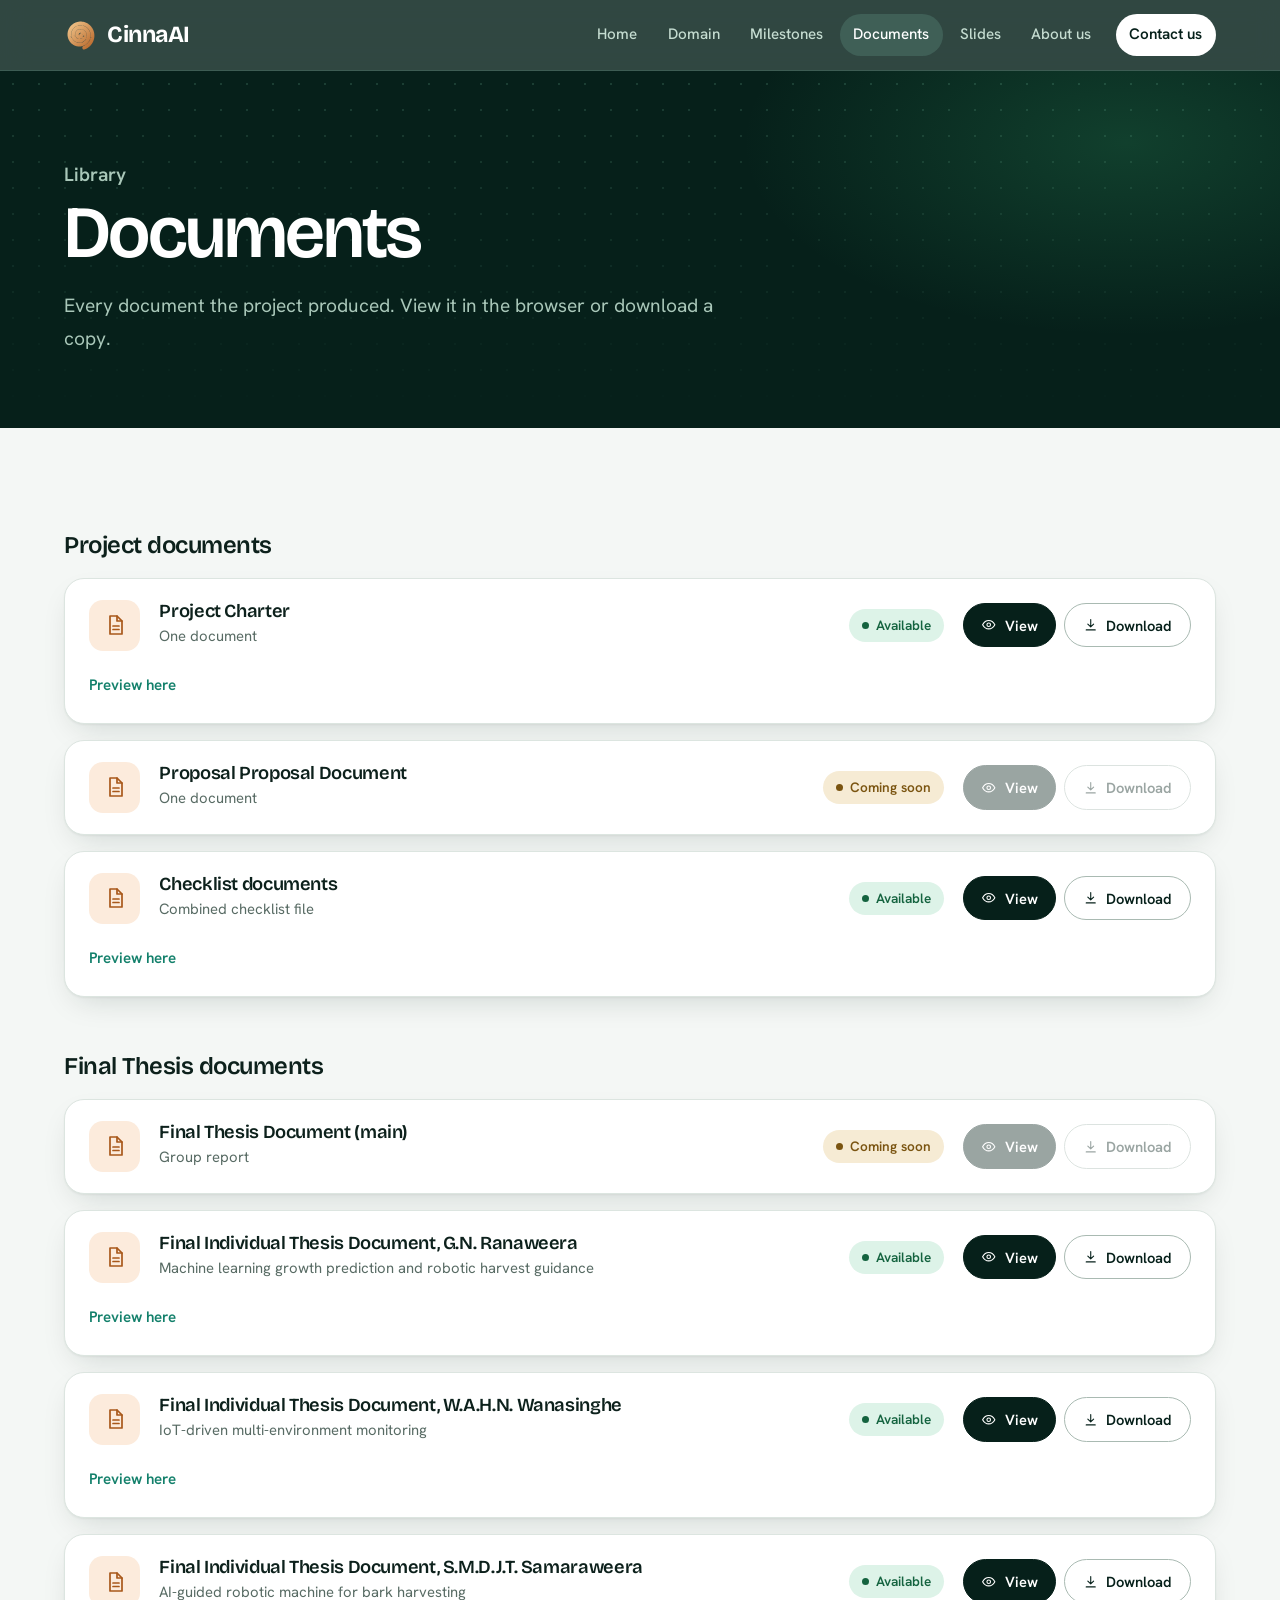
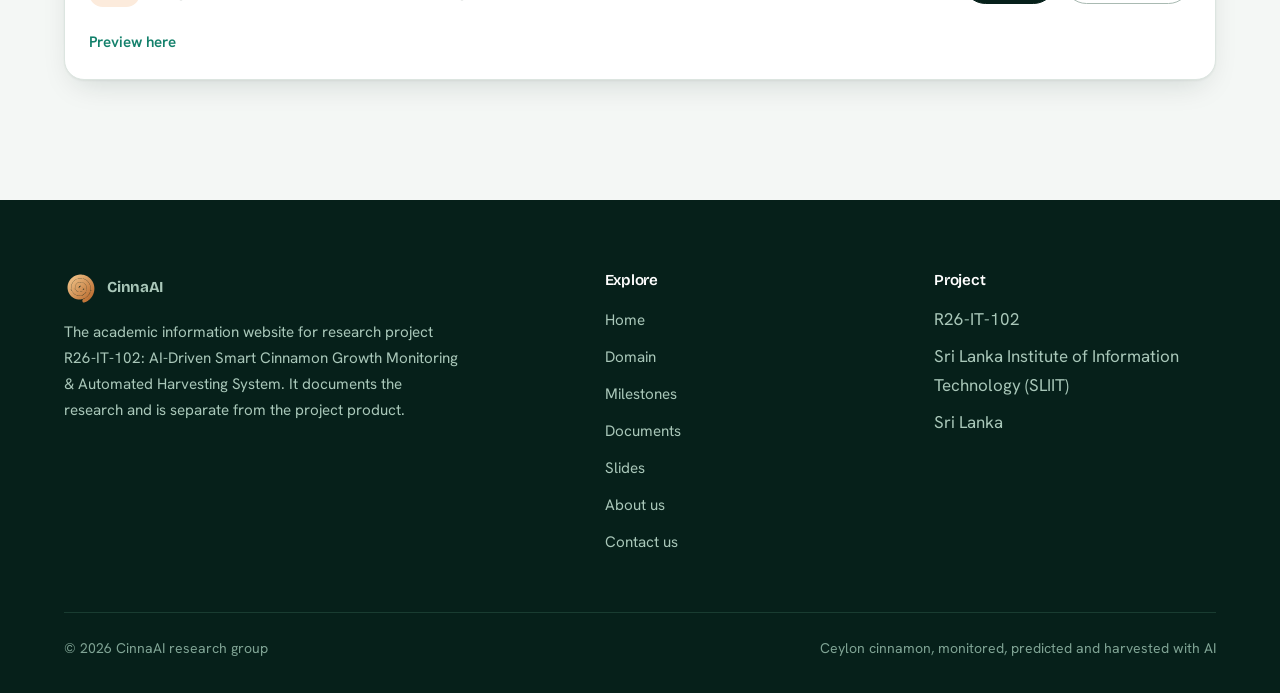
==== commit 0b4cd59e: "changes7" ====
--- a/documents.html
+++ b/documents.html
@@ -39,10 +39,10 @@
   <div class="info"><h3>Project Charter</h3><p>One document</p></div>
   <span class="status"></span>
   <div class="actions">
-    <a class="btn small" href="assets/documents/proposal.pdf" target="_blank" rel="noopener"><svg viewBox="0 0 24 24" fill="none" stroke="currentColor" stroke-width="1.7" stroke-linecap="round" stroke-linejoin="round" aria-hidden="true"><path d="M2.5 12S6 5.5 12 5.5 21.5 12 21.5 12 18 18.5 12 18.5 2.5 12 2.5 12z"/><circle cx="12" cy="12" r="2.8"/></svg> View</a>
-    <a class="btn small outline-dark" href="assets/documents/proposal.pdf" download="project-charter.pdf"><svg viewBox="0 0 24 24" fill="none" stroke="currentColor" stroke-width="1.7" stroke-linecap="round" stroke-linejoin="round" aria-hidden="true"><path d="M12 4v11M7.5 11L12 15.5 16.5 11M5 20h14"/></svg> Download</a>
+    <a class="btn small" href="assets/slides/proposal.pdf" target="_blank" rel="noopener"><svg viewBox="0 0 24 24" fill="none" stroke="currentColor" stroke-width="1.7" stroke-linecap="round" stroke-linejoin="round" aria-hidden="true"><path d="M2.5 12S6 5.5 12 5.5 21.5 12 21.5 12 18 18.5 12 18.5 2.5 12 2.5 12z"/><circle cx="12" cy="12" r="2.8"/></svg> View</a>
+    <a class="btn small outline-dark" href="assets/slides/proposal.pdf" download="project-charter.pdf"><svg viewBox="0 0 24 24" fill="none" stroke="currentColor" stroke-width="1.7" stroke-linecap="round" stroke-linejoin="round" aria-hidden="true"><path d="M12 4v11M7.5 11L12 15.5 16.5 11M5 20h14"/></svg> Download</a>
   </div>
-  <details class="preview"><summary></summary><iframe src="assets/documents/proposal.pdf" title="Project Charter preview" loading="lazy"></iframe></details>
+  <details class="preview"><summary></summary><iframe src="assets/slides/proposal.pdf" title="Project Charter preview" loading="lazy"></iframe></details>
 </article><article class="doc is-pending" id="proposal">
   <div class="ico"><svg viewBox="0 0 24 24" fill="none" stroke="currentColor" stroke-width="1.7" stroke-linecap="round" stroke-linejoin="round" aria-hidden="true"><path d="M7 3h7l5 5v13H7z"/><path d="M14 3v5h5"/><path d="M10 13h6M10 16.5h6"/></svg></div>
   <div class="info"><h3>Proposal Proposal Document</h3><p>One document</p></div>
